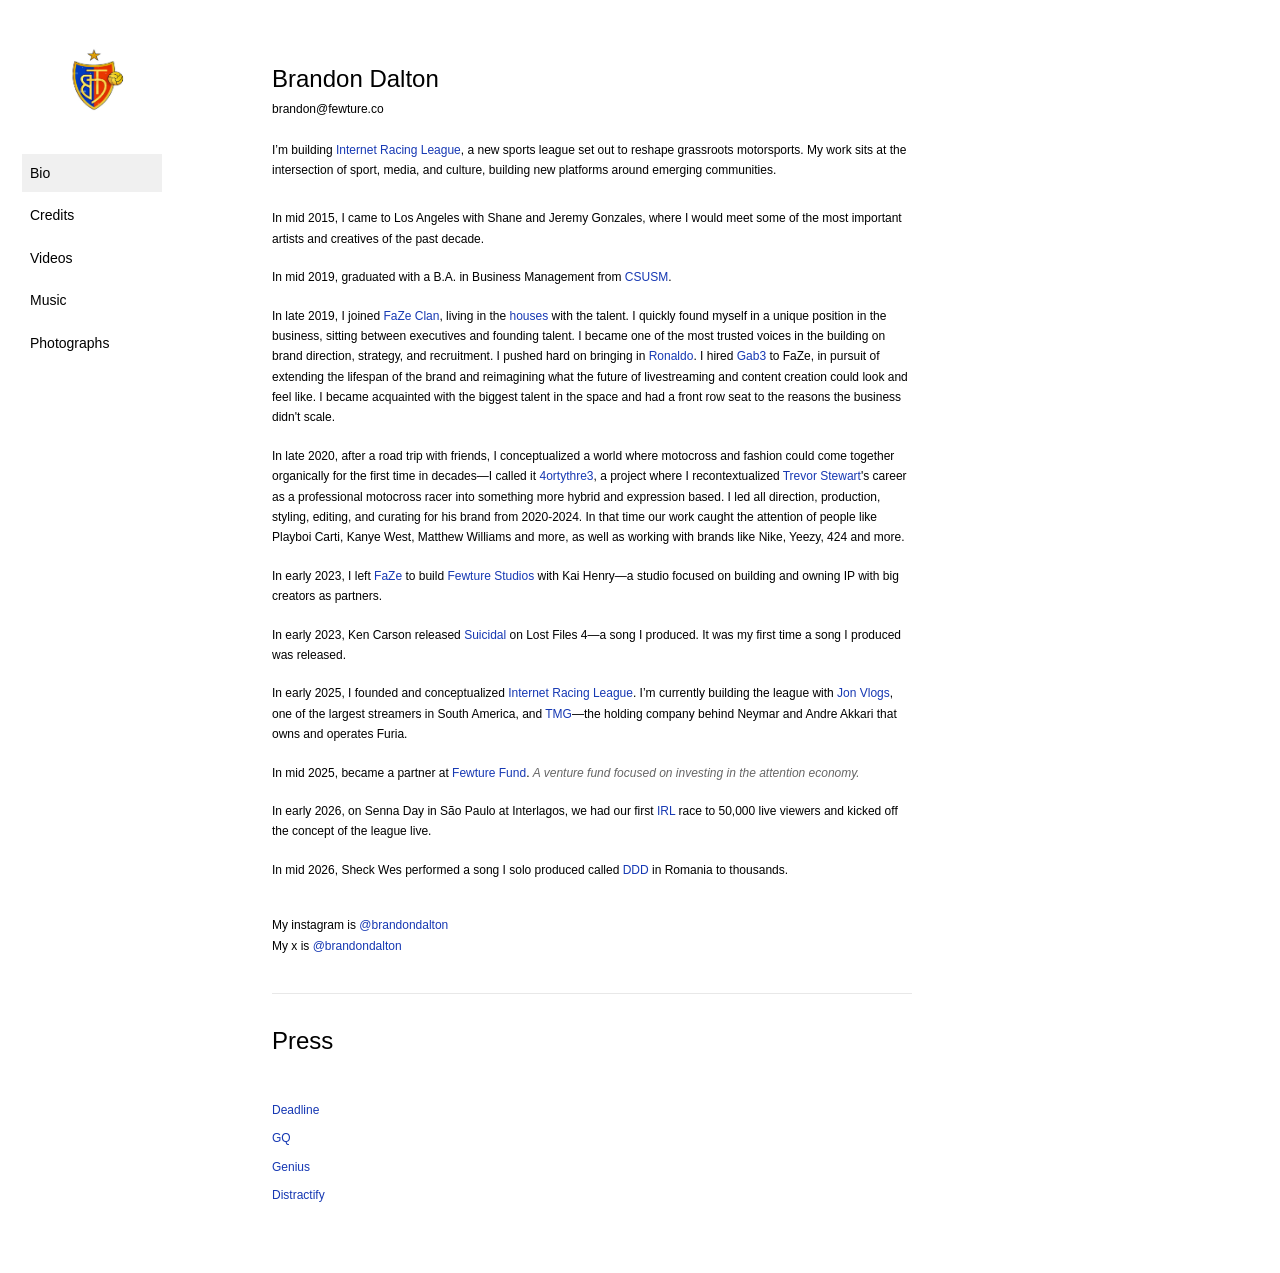
==== index.html @ a73cac4e "Add Deadline Hollywood to homepage press list. Co-authored-by: Cursor <cursoragent@cursor.com>" ====
<!DOCTYPE html>
<html lang="en">
<head>
    <meta charset="UTF-8">
    <meta name="viewport" content="width=device-width, initial-scale=1.0">
    <title>Brandon Dalton</title>
    <meta name="description" content="Brandon Dalton is the founder of Internet Racing League, building at the intersection of motorsports, media, and culture.">
    <link rel="canonical" href="https://brandontdalton.com/">
    <script type="application/ld+json">
    {
        "@context": "https://schema.org",
        "@graph": [
            {
                "@type": "ProfilePage",
                "@id": "https://brandontdalton.com/#profilepage",
                "url": "https://brandontdalton.com/",
                "name": "Brandon Dalton",
                "mainEntity": {
                    "@id": "https://brandontdalton.com/#person"
                }
            },
            {
                "@type": "Person",
                "@id": "https://brandontdalton.com/#person",
                "name": "Brandon Dalton",
                "url": "https://brandontdalton.com/",
                "email": "brandon@fewture.co",
                "description": "Founder of Internet Racing League. Building at the intersection of sport, media, and culture.",
                "jobTitle": "Founder",
                "worksFor": {
                    "@type": "Organization",
                    "name": "Internet Racing League",
                    "url": "https://www.internetracingleague.com/"
                },
                "sameAs": [
                    "https://instagram.com/brandondalton",
                    "https://x.com/brandondalton",
                    "https://genius.com/artists/Brandon-dalton",
                    "https://www.linkedin.com/in/brandontdalton"
                ]
            }
        ]
    }
    </script>
    <link rel="icon" href="favicon.ico?v=6" sizes="any">
    <link rel="icon" type="image/png" sizes="32x32" href="images/favicon-32-v5.png?v=6">
    <link rel="icon" type="image/png" sizes="16x16" href="images/favicon-16-v5.png?v=6">
    <link rel="apple-touch-icon" sizes="180x180" href="images/apple-touch-icon-v5.png?v=6">
    <link rel="stylesheet" href="styles.css?v=11">
</head>
<body>
    <div class="layout-container">
        <aside class="sidebar">
            <div class="logo-container">
                <img src="images/logo.png" alt="Logo" class="logo">
            </div>
            <nav class="sidebar-nav">
                <a href="#bio" class="nav-item active">Bio</a>
                <a href="#press-credits" class="nav-item">Credits</a>
                <a href="#content" class="nav-item">Videos</a>
                <a href="#music" class="nav-item">Music</a>
                <a href="#photographs" class="nav-item">Photographs</a>
            </nav>
        </aside>

        <main class="content-area">
            <section id="bio" class="section">
                <div class="content-wrapper timeline-wrapper">
                    <h1 class="bio-name">Brandon Dalton</h1>
                    <p class="bio-email">brandon@fewture.co</p>
                    <p class="bio-intro">I&rsquo;m building <a href="https://www.internetracingleague.com" target="_blank" rel="noopener noreferrer" class="founder-link">Internet Racing League</a>, a new sports league set out to reshape grassroots motorsports. My work sits at the intersection of sport, media, and culture, building new platforms around emerging communities.</p>

                    <ul class="timeline">
                        <li>In mid 2015, I came to Los Angeles with Shane and Jeremy Gonzales, where I would meet some of the most important artists and creatives of the past decade.</li>
                        <li>In mid 2019, graduated with a B.A. in Business Management from <a href="https://www.csusm.edu/" target="_blank" class="founder-link">CSUSM</a>.</li>
                        <li>In late 2019, I joined <a href="https://fazeclan.com/" target="_blank" class="founder-link">FaZe Clan</a>, living in the <a href="https://www.distractify.com/p/who-lives-in-the-faze-house" target="_blank" class="founder-link">houses</a> with the talent. I quickly found myself in a unique position in the business, sitting between executives and founding talent. I became one of the most trusted voices in the building on brand direction, strategy, and recruitment. I pushed hard on bringing in <a href="https://instagram.com/stableronaldo" target="_blank" class="founder-link">Ronaldo</a>. I hired <a href="https://instagram.com/gab3" target="_blank" class="founder-link">Gab3</a> to FaZe, in pursuit of extending the lifespan of the brand and reimagining what the future of livestreaming and content creation could look and feel like. I became acquainted with the biggest talent in the space and had a front row seat to the reasons the business didn't scale.</li>
                        <li>In late 2020, after a road trip with friends, I conceptualized a world where motocross and fashion could come together organically for the first time in decades—I called it <a href="https://instagram.com/4ortythre3" target="_blank" class="founder-link">4ortythre3</a>, a project where I recontextualized <a href="https://instagram.com/trevorxstewart" target="_blank" class="founder-link">Trevor Stewart</a>'s career as a professional motocross racer into something more hybrid and expression based. I led all direction, production, styling, editing, and curating for his brand from 2020-2024. In that time our work caught the attention of people like Playboi Carti, Kanye West, Matthew Williams and more, as well as working with brands like Nike, Yeezy, 424 and more.</li>
                        <li>In early 2023, I left <a href="https://fazeclan.com/" target="_blank" class="founder-link">FaZe</a> to build <a href="https://fewture.co" target="_blank" class="founder-link">Fewture Studios</a> with Kai Henry—a studio focused on building and owning IP with big creators as partners.</li>
                        <li>In early 2023, Ken Carson released <a href="https://genius.com/Ken-carson-suicidal-lyrics" target="_blank" class="founder-link">Suicidal</a> on Lost Files 4—a song I produced. It was my first time a song I produced was released.</li>
                        <li>In early 2025, I founded and conceptualized <a href="https://www.internetracingleague.com" target="_blank" class="founder-link">Internet Racing League</a>. I’m currently building the league with <a href="https://instagram.com/jonvlogs" target="_blank" class="founder-link">Jon Vlogs</a>, one of the largest streamers in South America, and <a href="https://www.infomoney.com.br/esportes/exclusivo-furia-cria-holding-tmg-e-mira-r-80-milhoes-com-economia-da-atencao/" target="_blank" class="founder-link">TMG</a>—the holding company behind Neymar and Andre Akkari that owns and operates Furia.</li>
                        <li>In mid 2025, became a partner at <a href="https://fewture.fund" target="_blank" class="founder-link">Fewture Fund</a>. <span class="timeline-note">A venture fund focused on investing in the attention economy.</span></li>
                        <li>In early 2026, on Senna Day in São Paulo at Interlagos, we had our first <a href="https://www.internetracingleague.com" target="_blank" class="founder-link">IRL</a> race to 50,000 live viewers and kicked off the concept of the league live.</li>
                        <li>In mid 2026, Sheck Wes performed a song I solo produced called <a href="#content" class="founder-link timeline-video-link" data-video-target="video2-block">DDD</a> in Romania to thousands.</li>
                    </ul>

                    <div class="timeline-footer">
                        <p class="bio-email">My instagram is <a href="https://instagram.com/brandondalton" target="_blank" class="founder-link">@brandondalton</a></p>
                        <p class="bio-email">My x is <a href="https://x.com/brandondalton" target="_blank" class="founder-link">@brandondalton</a></p>
                    </div>

                    <div class="press-credits press-credits--home" id="press-credits">
                        <h2 class="credits-heading">Press</h2>
                        <ul class="credits-list">
                            <li><a href="https://deadline.com/2025/12/jon-vlogs-caio-castro-cameron-das-internet-racing-league-1236641491/" target="_blank" rel="noopener noreferrer" class="founder-link">Deadline</a></li>
                            <li><a href="https://www.gq.com/story/faze-clans-grand-plans" target="_blank" rel="noopener noreferrer" class="founder-link">GQ</a></li>
                            <li><a href="https://genius.com/artists/Brandon-dalton" target="_blank" rel="noopener noreferrer" class="founder-link">Genius</a></li>
                            <li><a href="https://www.distractify.com/p/who-lives-in-the-faze-house" target="_blank" rel="noopener noreferrer" class="founder-link">Distractify</a></li>
                        </ul>
                    </div>
                </div>
            </section>

            <section id="photographs" class="section">
                <div class="photo-grid">
                    <div class="photo-item">
                        <img src="images/pic5.jpg" alt="Photograph 5">
                    </div>
                    <div class="photo-item">
                        <img src="images/pic6.png" alt="Photograph 6">
                    </div>
                    <div class="photo-item">
                        <img src="images/pic1.jpg" alt="Photograph 1">
                    </div>
                    <div class="photo-item">
                        <img src="images/pic2.jpg" alt="Photograph 2">
                    </div>
                    <div class="photo-item">
                        <img src="images/pic3.jpg" alt="Photograph 3">
                    </div>
                    <div class="photo-item">
                        <img src="images/pic4.JPG" alt="Photograph 4">
                    </div>
                    <div class="photo-item">
                        <img src="images/pic7.jpg" alt="Photograph 7">
                    </div>
                    <div class="photo-item">
                        <img src="images/pic8.jpg" alt="Photograph 8">
                    </div>
                    <div class="photo-item">
                        <img src="images/pic9.png" alt="Photograph 9">
                    </div>
                    <div class="photo-item">
                        <img src="images/pic10.png" alt="Photograph 10">
                    </div>
                    <div class="photo-item">
                        <img src="images/pic11.png" alt="Photograph 11">
                    </div>
                    <div class="photo-item">
                        <img src="images/pic12.png" alt="Photograph 12">
                    </div>
                    <div class="photo-item">
                        <img src="images/pic13.jpg" alt="Photograph 13">
                    </div>
                    <div class="photo-item">
                        <img src="images/pic14.jpg" alt="Photograph 14">
                    </div>
                    <div class="photo-item">
                        <img src="images/pic15.jpg" alt="Photograph 15">
                    </div>
                    <div class="photo-item">
                        <img src="images/pic16.jpg" alt="Photograph 16">
                    </div>
                    <div class="photo-item">
                        <img src="images/pic17.jpg" alt="Photograph 17">
                    </div>
                    <div class="photo-item">
                        <img src="images/pic18.jpg" alt="Photograph 18">
                    </div>
                </div>
            </section>

            <section id="content" class="section">
                <div class="content-wrapper">
                    <div class="vimeo-container">
                        <div class="video-player-wrapper">
                            <video id="video1" width="640" height="360" playsinline preload="none">
                                <source src="images/video1.mp4" type="video/mp4">
                                Your browser does not support the video tag.
                            </video>
                            <div class="video-play-button" id="playButton1">
                                <svg width="60" height="60" viewBox="0 0 60 60" fill="none">
                                    <circle cx="30" cy="30" r="30" fill="rgba(0,0,0,0.5)"/>
                                    <path d="M24 18L42 30L24 42V18Z" fill="white"/>
                                </svg>
                            </div>
                        </div>
                    </div>
                    <div class="vimeo-container" id="video2-block">
                        <div class="video-player-wrapper video-player-wrapper--cropped">
                            <video id="video2" width="640" height="360" playsinline preload="none">
                                <source src="images/video2.mp4" type="video/mp4">
                                Your browser does not support the video tag.
                            </video>
                            <div class="video-play-button" id="playButton2">
                                <svg width="60" height="60" viewBox="0 0 60 60" fill="none">
                                    <circle cx="30" cy="30" r="30" fill="rgba(0,0,0,0.5)"/>
                                    <path d="M24 18L42 30L24 42V18Z" fill="white"/>
                                </svg>
                            </div>
                        </div>
                        <p class="vimeo-caption">Sheck Wes — DDD (solo production by Brandon Dalton)</p>
                    </div>
                    <div class="vimeo-container">
                        <div class="video-player-wrapper">
                            <video id="video3" width="640" height="360" playsinline preload="none">
                                <source src="images/video3.mp4" type="video/mp4">
                                Your browser does not support the video tag.
                            </video>
                            <div class="video-play-button" id="playButton3">
                                <svg width="60" height="60" viewBox="0 0 60 60" fill="none">
                                    <circle cx="30" cy="30" r="30" fill="rgba(0,0,0,0.5)"/>
                                    <path d="M24 18L42 30L24 42V18Z" fill="white"/>
                                </svg>
                            </div>
                        </div>
                    </div>
                    <div class="vimeo-container">
                        <iframe src="https://player.vimeo.com/video/1141715421" width="640" height="360" frameborder="0" allow="autoplay; fullscreen; picture-in-picture" allowfullscreen></iframe>
                        <p class="vimeo-caption">prompted, edited, and scored by Brandon Dalton</p>
                    </div>
                    <div class="vimeo-container">
                        <iframe src="https://player.vimeo.com/video/1148303262" width="640" height="360" frameborder="0" allow="autoplay; fullscreen; picture-in-picture" allowfullscreen></iframe>
                        <p class="vimeo-caption">prompted, directed, and edited by Brandon Dalton</p>
                    </div>
                </div>
            </section>

            <section id="music" class="section">
                <div class="content-wrapper">
                    <p class="music-genius-link"><a href="https://genius.com/artists/Brandon-dalton" target="_blank" class="founder-link">https://genius.com/artists/Brandon-dalton</a></p>
                    <div class="music-content">
                        <div class="music-item">
                            <img src="images/music.jpg" alt="Suicidal - Ken Carson" class="music-image">
                            <p class="music-title">Suicidal by Ken Carson</p>
                        </div>
                        <div class="music-item">
                            <a href="https://www.youtube.com/watch?v=pfXubQjav6k" target="_blank" class="music-link">
                                <img src="images/adhd.jpg" alt="ADHD - Homixide Gang" class="music-image">
                            </a>
                            <p class="music-title">ADHD by Homixide Gang</p>
                        </div>
                    </div>
                    <div class="content-thumbnail">
                        <a href="https://www.tiktok.com/@disneystyle/video/7195659206530436398?is_from_webapp=1&sender_device=pc" target="_blank" class="content-link">
                            <img src="images/content-thumb.jpg" alt="TikTok Video" class="content-image">
                        </a>
                        <p class="content-caption">Music for Disney | FaZe Clan</p>
                    </div>
                    <div class="content-thumbnail">
                        <a href="https://www.instagram.com/reel/C0cEOWAp1kP/" target="_blank" class="content-link">
                            <img src="images/stussy.jpg" alt="Instagram Reel" class="content-image">
                        </a>
                        <p class="content-caption">Music for Nike | Stussy</p>
                    </div>
                </div>
            </section>

        </main>
    </div>

    <script src="script.js"></script>
</body>
</html>
---- styles.css ----
* {
    margin: 0;
    padding: 0;
    box-sizing: border-box;
}

html {
    scroll-behavior: auto;
}

:root {
    --logo-link-blue: #1638b3;
    --logo-link-blue-hover: #0c1d90;
}

body {
    font-family: 'Helvetica Neue', Helvetica, Arial, sans-serif;
    font-size: 16px;
    font-weight: 300;
    line-height: 1.6;
    color: #000;
    background-color: #fff;
    -webkit-font-smoothing: antialiased;
    -moz-osx-font-smoothing: grayscale;
}

/* Layout Container */
.layout-container {
    display: flex;
    min-height: 100vh;
}

/* Sidebar */
.sidebar {
    width: 15%;
    background-color: #fff;
    position: fixed;
    left: 0;
    top: 0;
    height: 100vh;
    padding: 40px 30px;
}

.logo-container {
    margin-bottom: 40px;
}

.logo {
    max-width: 100%;
    height: auto;
    display: block;
}

.sidebar-nav {
    display: flex;
    flex-direction: column;
    gap: 4px;
}

.nav-item {
    color: #000;
    text-decoration: none;
    font-size: 14px;
    font-weight: 300;
    padding: 8px 0;
}

.nav-item.active {
    background-color: #f0f0f0;
    padding-left: 8px;
    margin-left: -8px;
}

/* Content Area */
.content-area {
    width: 85%;
    margin-left: 15%;
    background-color: #fff;
}

.section {
    padding: 60px 80px;
    min-height: 100vh;
    display: none;
}

.section.active {
    display: block;
}

/* Photo Grid */
.photo-grid {
    display: grid;
    grid-template-columns: 1fr;
    gap: 30px;
    max-width: 100%;
}

.photo-item {
    width: auto;
    overflow: hidden;
    background-color: #fff;
    display: flex;
    justify-content: flex-start;
}

.photo-item img {
    width: auto;
    height: auto;
    max-width: 80%;
    display: block;
    cursor: pointer;
}

/* Content sections */
.content-wrapper {
    max-width: 900px;
}

.content-wrapper h2 {
    font-size: 24px;
    font-weight: 300;
    margin-bottom: 40px;
    color: #000;
}

#music .content-wrapper h2 {
    margin-bottom: 0;
}

.text-content {
    font-size: 16px;
    line-height: 1.8;
    color: #000;
    font-weight: 300;
}

.text-content p {
    margin-bottom: 20px;
}

.background-line {
    display: flex;
    align-items: center;
    gap: 10px;
    margin-bottom: 0;
}

.background-description {
    margin-left: 20px;
    margin-top: .5px;
    margin-bottom: 20px;
    font-size: 12px;
    font-weight: 300;
    color: #000;
    line-height: 1.2;
}

.background-logo {
    height: 48px;
    width: auto;
    flex-shrink: 0;
    margin-left: auto;
}

.background-logo-small {
    height: 34px;
    width: auto;
    flex-shrink: 0;
    margin-left: auto;
}

.background-logo-tiny {
    height: 24px;
    width: auto;
    flex-shrink: 0;
    margin-left: auto;
}


/* Content Section */
.content-thumbnail {
    margin-top: 20px;
    margin-bottom: 20px;
}

.content-link {
    display: inline-block;
    text-decoration: none;
}

.content-image {
    max-width: 400px;
    height: auto;
    display: block;
    cursor: pointer;
    transition: opacity 0.2s ease;
}

.content-image:hover {
    opacity: 0.8;
}

.content-caption {
    font-size: 12px;
    font-weight: 300;
    color: #000;
    margin-top: 5px;
    margin-bottom: 0;
}

.vimeo-container {
    margin-top: 40px;
    margin-bottom: 40px;
}

.vimeo-container iframe {
    width: 100%;
    max-width: 640px;
    height: auto;
    aspect-ratio: 16 / 9;
    display: block;
}

.video-player-wrapper {
    position: relative;
    display: inline-block;
    cursor: pointer;
    -webkit-tap-highlight-color: transparent;
    touch-action: manipulation;
}

.video-player-wrapper--cropped video {
    aspect-ratio: 16 / 9;
    max-width: 640px;
    min-height: 0;
}

.video-player-wrapper video {
    width: 100%;
    max-width: 640px;
    height: auto;
    display: block;
    background-color: #000;
    object-fit: contain;
    aspect-ratio: 16 / 9;
    min-height: 200px;
}

.video-player-wrapper video::-webkit-media-controls {
    display: none !important;
}

.video-player-wrapper video::-webkit-media-controls-enclosure {
    display: none !important;
}

.video-play-button {
    position: absolute;
    top: 50%;
    left: 50%;
    transform: translate(-50%, -50%);
    opacity: 1;
    transition: opacity 0s;
    pointer-events: none;
    -webkit-tap-highlight-color: transparent;
    touch-action: manipulation;
}

.video-player-wrapper.playing .video-play-button {
    opacity: 0;
}

.video-player-wrapper:not(.playing):hover .video-play-button {
    opacity: 1;
}

.vimeo-caption {
    font-size: 12px;
    font-weight: 300;
    color: #000;
    margin-top: 5px;
    margin-bottom: 0;
}

/* Bio Section */
.bio-name {
    font-size: 24px;
    font-weight: 300;
    color: #000;
    margin-bottom: 0;
}

.bio-email {
    font-size: 12px;
    font-weight: 300;
    color: #000;
    margin-bottom: 0;
    margin-top: 2px;
}

.bio-intro {
    font-size: 12px;
    font-weight: 300;
    line-height: 1.7;
    color: #000;
    margin-top: 20px;
    margin-bottom: 0;
    max-width: 640px;
}

.bio-divider {
    width: 100%;
    max-width: 640px;
    height: 1px;
    background-color: #000;
    border: none;
    margin-top: 20px;
    margin-bottom: 20px;
}

.bio-resume-description {
    margin-bottom: 20px;
}

/* Timeline (Bio) */
.timeline-wrapper {
    max-width: 640px;
}

.timeline-current {
    font-size: 12px;
    font-weight: 300;
    line-height: 1.7;
    margin-top: 12px;
    color: #000;
}

.timeline {
    margin-top: 28px;
    padding-left: 0;
    list-style: none;
}

.timeline li {
    font-size: 12px;
    font-weight: 300;
    line-height: 1.7;
    margin-bottom: 18px;
    color: #000;
    padding-left: 0;
}

.timeline-note {
    font-style: italic;
    color: #666;
}

.timeline-footer {
    margin-top: 36px;
}

/* Credits */
.press-credits--home {
    margin-top: 36px;
    padding-top: 28px;
    border-top: 1px solid #e8e8e8;
}

.credits-wrapper {
    max-width: 640px;
}

.credits-heading {
    font-size: 12px;
    font-weight: 300;
    color: #000;
    margin-bottom: 28px;
}

.credits-list {
    list-style: none;
    padding: 0;
    margin: 0;
}

.credits-list li {
    font-size: 12px;
    font-weight: 300;
    line-height: 1.7;
    margin-bottom: 8px;
    color: #000;
}

.credits-detail {
    display: block;
    margin-top: 2px;
    color: #666;
    font-weight: 300;
}

.bio-location {
    font-size: 16px;
    font-weight: 300;
    color: #000;
    margin-bottom: 0;
    margin-top: 20px;
}

.bio-description {
    font-size: 16px;
    font-weight: 300;
    color: #000;
    margin-bottom: 0;
    margin-top: 20px;
}

.founder-link,
.founder-link:visited {
    color: var(--logo-link-blue);
    text-decoration: none;
    font-weight: 300;
    transition: color 0.2s ease;
}

.founder-link:hover {
    color: var(--logo-link-blue-hover);
}

/* Music Section */
.music-genius-link {
    font-size: 12px;
    font-weight: 300;
    color: #000;
    margin-top: 2px;
    margin-bottom: 30px;
}

.music-content {
    display: grid;
    grid-template-columns: repeat(3, 1fr);
    gap: 40px;
    margin-bottom: 40px;
}

.music-item {
    display: flex;
    flex-direction: column;
    gap: 10px;
}

.music-link {
    display: inline-block;
    text-decoration: none;
}

.music-image {
    max-width: 240px;
    height: auto;
    display: block;
    cursor: pointer;
    transition: opacity 0.2s ease;
}

.music-image:hover {
    opacity: 0.8;
}

.music-title {
    font-size: 12px;
    font-weight: 300;
    color: #000;
    margin: 0;
}

/* Lightbox */
.lightbox {
    display: none;
    position: fixed;
    top: 0;
    left: 0;
    width: 100%;
    height: 100%;
    background-color: rgba(0, 0, 0, 0.95);
    z-index: 2000;
    cursor: pointer;
}

.lightbox.active {
    display: flex;
    align-items: center;
    justify-content: center;
}

.lightbox img {
    max-width: 98%;
    max-height: 98%;
    width: auto;
    height: auto;
    object-fit: contain;
    image-rendering: -webkit-optimize-contrast;
    image-rendering: crisp-edges;
}

.lightbox-close {
    position: absolute;
    top: 20px;
    right: 40px;
    color: #fff;
    font-size: 40px;
    font-weight: 300;
    cursor: pointer;
    line-height: 1;
    z-index: 2001;
}

/* Responsive */
@media (max-width: 768px) {
    .layout-container {
        flex-direction: column;
    }

    .sidebar {
        width: 100%;
        height: auto;
        position: relative;
        padding: 20px;
    }

    .logo-container {
        margin-bottom: 20px;
    }

    .logo {
        max-width: 80px;
    }

    .sidebar-nav {
        flex-direction: row;
        flex-wrap: wrap;
        gap: 15px;
    }

    .content-area {
        width: 100%;
        margin-left: 0;
    }

    .section {
        padding: 20px 15px;
    }

    .photo-grid {
        grid-template-columns: 1fr;
        gap: 20px;
    }

    .photo-item img {
        max-width: 100%;
    }

    /* Video adjustments for mobile */
    .vimeo-container {
        margin-top: 20px;
        margin-bottom: 20px;
    }

    .vimeo-container iframe {
        width: 100%;
        max-width: 100%;
        height: auto;
        aspect-ratio: 16 / 9;
        min-height: 200px;
    }

    .video-player-wrapper video {
        width: 100%;
        max-width: 100%;
        height: auto;
        aspect-ratio: 16 / 9;
        min-height: 200px;
    }

    .video-play-button {
        width: 60px;
        height: 60px;
    }

    .video-play-button svg {
        width: 60px;
        height: 60px;
    }

    /* Bio section mobile adjustments */
    .bio-name {
        font-size: 20px;
    }

    .bio-email {
        font-size: 11px;
    }

    .bio-divider {
        max-width: 100%;
        margin-top: 15px;
        margin-bottom: 15px;
    }

    /* Music section mobile */
    .music-image {
        max-width: 100%;
    }

    .content-image {
        max-width: 100%;
    }

}

/* iPhone Safari specific fixes */
@supports (-webkit-touch-callout: none) {
    body {
        -webkit-text-size-adjust: 100%;
    }
}
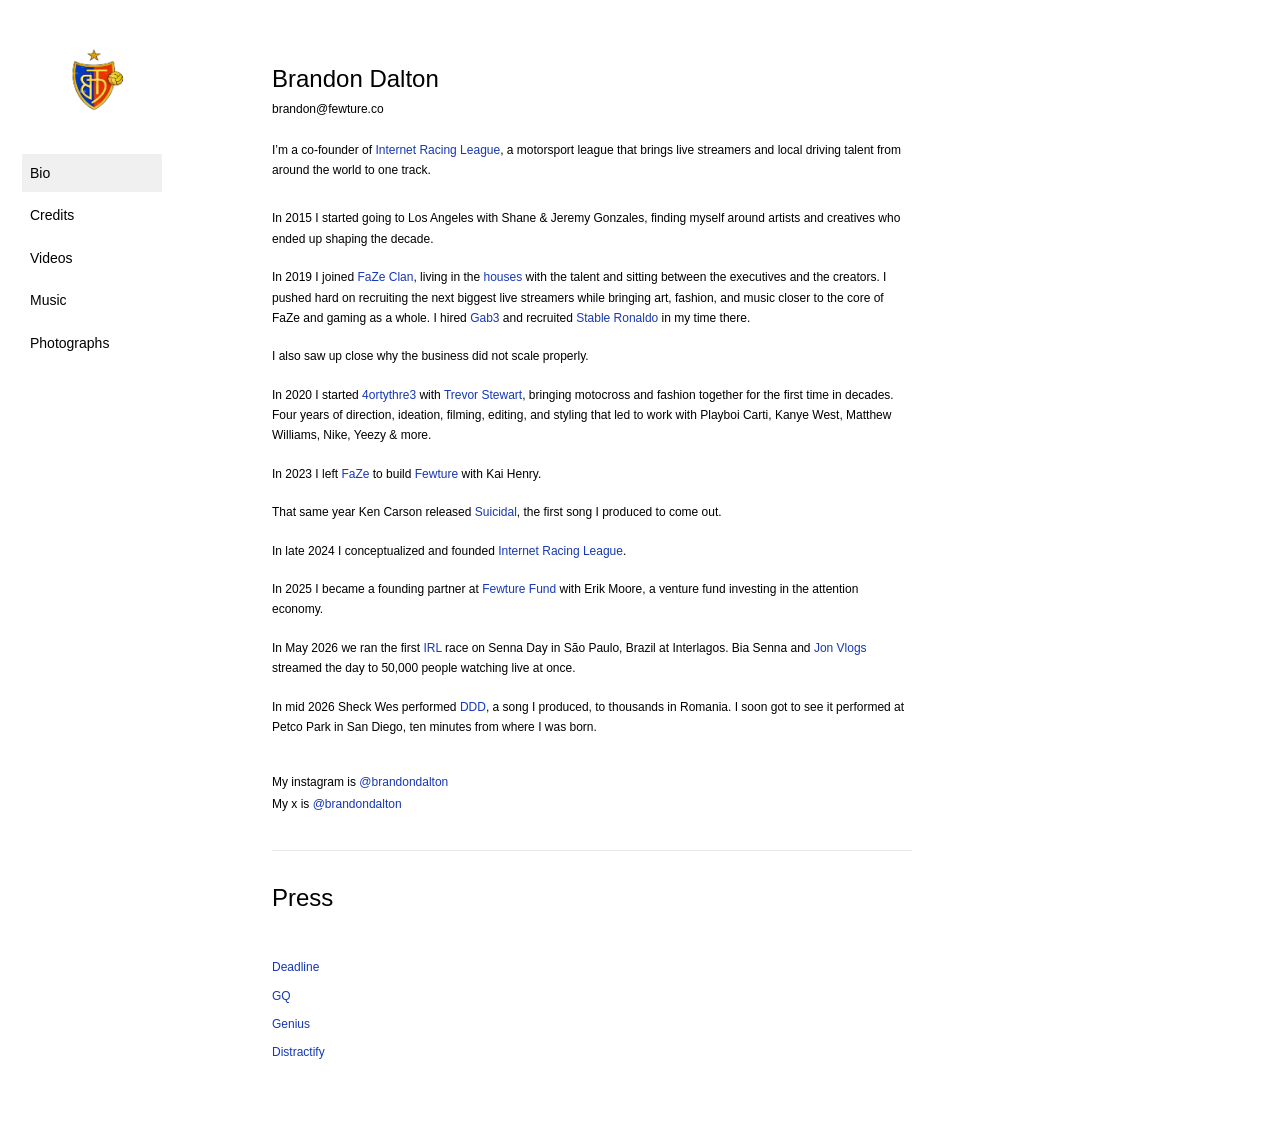
==== commit 4e8a05dd: "Rewrite bio in shorter, quieter first-person copy. Co-authored-by: Cursor <cursoragent@cursor.com>" ====
--- a/index.html
+++ b/index.html
@@ -4,7 +4,7 @@
     <meta charset="UTF-8">
     <meta name="viewport" content="width=device-width, initial-scale=1.0">
     <title>Brandon Dalton</title>
-    <meta name="description" content="Brandon Dalton is the founder of Internet Racing League, building at the intersection of motorsports, media, and culture.">
+    <meta name="description" content="Brandon Dalton is a co-founder of Internet Racing League, a motorsport league that brings live streamers and local driving talent from around the world to one track.">
     <link rel="canonical" href="https://brandontdalton.com/">
     <script type="application/ld+json">
     {
@@ -25,8 +25,8 @@
                 "name": "Brandon Dalton",
                 "url": "https://brandontdalton.com/",
                 "email": "brandon@fewture.co",
-                "description": "Founder of Internet Racing League. Building at the intersection of sport, media, and culture.",
-                "jobTitle": "Founder",
+                "description": "Co-founder of Internet Racing League, a motorsport league that brings live streamers and local driving talent from around the world to one track.",
+                "jobTitle": "Co-founder",
                 "worksFor": {
                     "@type": "Organization",
                     "name": "Internet Racing League",
@@ -68,19 +68,19 @@
                 <div class="content-wrapper timeline-wrapper">
                     <h1 class="bio-name">Brandon Dalton</h1>
                     <p class="bio-email">brandon@fewture.co</p>
-                    <p class="bio-intro">I&rsquo;m building <a href="https://www.internetracingleague.com" target="_blank" rel="noopener noreferrer" class="founder-link">Internet Racing League</a>, a new sports league set out to reshape grassroots motorsports. My work sits at the intersection of sport, media, and culture, building new platforms around emerging communities.</p>
+                    <p class="bio-intro">I&rsquo;m a co-founder of <a href="https://www.internetracingleague.com" target="_blank" rel="noopener noreferrer" class="founder-link">Internet Racing League</a>, a motorsport league that brings live streamers and local driving talent from around the world to one track.</p>
 
                     <ul class="timeline">
-                        <li>In mid 2015, I came to Los Angeles with Shane and Jeremy Gonzales, where I would meet some of the most important artists and creatives of the past decade.</li>
-                        <li>In mid 2019, graduated with a B.A. in Business Management from <a href="https://www.csusm.edu/" target="_blank" class="founder-link">CSUSM</a>.</li>
-                        <li>In late 2019, I joined <a href="https://fazeclan.com/" target="_blank" class="founder-link">FaZe Clan</a>, living in the <a href="https://www.distractify.com/p/who-lives-in-the-faze-house" target="_blank" class="founder-link">houses</a> with the talent. I quickly found myself in a unique position in the business, sitting between executives and founding talent. I became one of the most trusted voices in the building on brand direction, strategy, and recruitment. I pushed hard on bringing in <a href="https://instagram.com/stableronaldo" target="_blank" class="founder-link">Ronaldo</a>. I hired <a href="https://instagram.com/gab3" target="_blank" class="founder-link">Gab3</a> to FaZe, in pursuit of extending the lifespan of the brand and reimagining what the future of livestreaming and content creation could look and feel like. I became acquainted with the biggest talent in the space and had a front row seat to the reasons the business didn't scale.</li>
-                        <li>In late 2020, after a road trip with friends, I conceptualized a world where motocross and fashion could come together organically for the first time in decades—I called it <a href="https://instagram.com/4ortythre3" target="_blank" class="founder-link">4ortythre3</a>, a project where I recontextualized <a href="https://instagram.com/trevorxstewart" target="_blank" class="founder-link">Trevor Stewart</a>'s career as a professional motocross racer into something more hybrid and expression based. I led all direction, production, styling, editing, and curating for his brand from 2020-2024. In that time our work caught the attention of people like Playboi Carti, Kanye West, Matthew Williams and more, as well as working with brands like Nike, Yeezy, 424 and more.</li>
-                        <li>In early 2023, I left <a href="https://fazeclan.com/" target="_blank" class="founder-link">FaZe</a> to build <a href="https://fewture.co" target="_blank" class="founder-link">Fewture Studios</a> with Kai Henry—a studio focused on building and owning IP with big creators as partners.</li>
-                        <li>In early 2023, Ken Carson released <a href="https://genius.com/Ken-carson-suicidal-lyrics" target="_blank" class="founder-link">Suicidal</a> on Lost Files 4—a song I produced. It was my first time a song I produced was released.</li>
-                        <li>In early 2025, I founded and conceptualized <a href="https://www.internetracingleague.com" target="_blank" class="founder-link">Internet Racing League</a>. I’m currently building the league with <a href="https://instagram.com/jonvlogs" target="_blank" class="founder-link">Jon Vlogs</a>, one of the largest streamers in South America, and <a href="https://www.infomoney.com.br/esportes/exclusivo-furia-cria-holding-tmg-e-mira-r-80-milhoes-com-economia-da-atencao/" target="_blank" class="founder-link">TMG</a>—the holding company behind Neymar and Andre Akkari that owns and operates Furia.</li>
-                        <li>In mid 2025, became a partner at <a href="https://fewture.fund" target="_blank" class="founder-link">Fewture Fund</a>. <span class="timeline-note">A venture fund focused on investing in the attention economy.</span></li>
-                        <li>In early 2026, on Senna Day in São Paulo at Interlagos, we had our first <a href="https://www.internetracingleague.com" target="_blank" class="founder-link">IRL</a> race to 50,000 live viewers and kicked off the concept of the league live.</li>
-                        <li>In mid 2026, Sheck Wes performed a song I solo produced called <a href="#content" class="founder-link timeline-video-link" data-video-target="video2-block">DDD</a> in Romania to thousands.</li>
+                        <li>In 2015 I started going to Los Angeles with Shane &amp; Jeremy Gonzales, finding myself around artists and creatives who ended up shaping the decade.</li>
+                        <li>In 2019 I joined <a href="https://fazeclan.com/" target="_blank" class="founder-link">FaZe Clan</a>, living in the <a href="https://www.distractify.com/p/who-lives-in-the-faze-house" target="_blank" class="founder-link">houses</a> with the talent and sitting between the executives and the creators. I pushed hard on recruiting the next biggest live streamers while bringing art, fashion, and music closer to the core of FaZe and gaming as a whole. I hired <a href="https://instagram.com/gab3" target="_blank" class="founder-link">Gab3</a> and recruited <a href="https://instagram.com/stableronaldo" target="_blank" class="founder-link">Stable Ronaldo</a> in my time there.</li>
+                        <li>I also saw up close why the business did not scale properly.</li>
+                        <li>In 2020 I started <a href="https://instagram.com/4ortythre3" target="_blank" class="founder-link">4ortythre3</a> with <a href="https://instagram.com/trevorxstewart" target="_blank" class="founder-link">Trevor Stewart</a>, bringing motocross and fashion together for the first time in decades. Four years of direction, ideation, filming, editing, and styling that led to work with Playboi Carti, Kanye West, Matthew Williams, Nike, Yeezy &amp; more.</li>
+                        <li>In 2023 I left <a href="https://fazeclan.com/" target="_blank" class="founder-link">FaZe</a> to build <a href="https://fewture.co" target="_blank" class="founder-link">Fewture</a> with Kai Henry.</li>
+                        <li>That same year Ken Carson released <a href="https://genius.com/Ken-carson-suicidal-lyrics" target="_blank" class="founder-link">Suicidal</a>, the first song I produced to come out.</li>
+                        <li>In late 2024 I conceptualized and founded <a href="https://www.internetracingleague.com" target="_blank" class="founder-link">Internet Racing League</a>.</li>
+                        <li>In 2025 I became a founding partner at <a href="https://fewture.fund" target="_blank" class="founder-link">Fewture Fund</a> with Erik Moore, a venture fund investing in the attention economy.</li>
+                        <li>In May 2026 we ran the first <a href="https://www.internetracingleague.com" target="_blank" class="founder-link">IRL</a> race on Senna Day in São Paulo, Brazil at Interlagos. Bia Senna and <a href="https://instagram.com/jonvlogs" target="_blank" class="founder-link">Jon Vlogs</a> streamed the day to 50,000 people watching live at once.</li>
+                        <li>In mid 2026 Sheck Wes performed <a href="#content" class="founder-link timeline-video-link" data-video-target="video2-block">DDD</a>, a song I produced, to thousands in Romania. I soon got to see it performed at Petco Park in San Diego, ten minutes from where I was born.</li>
                     </ul>
 
                     <div class="timeline-footer">
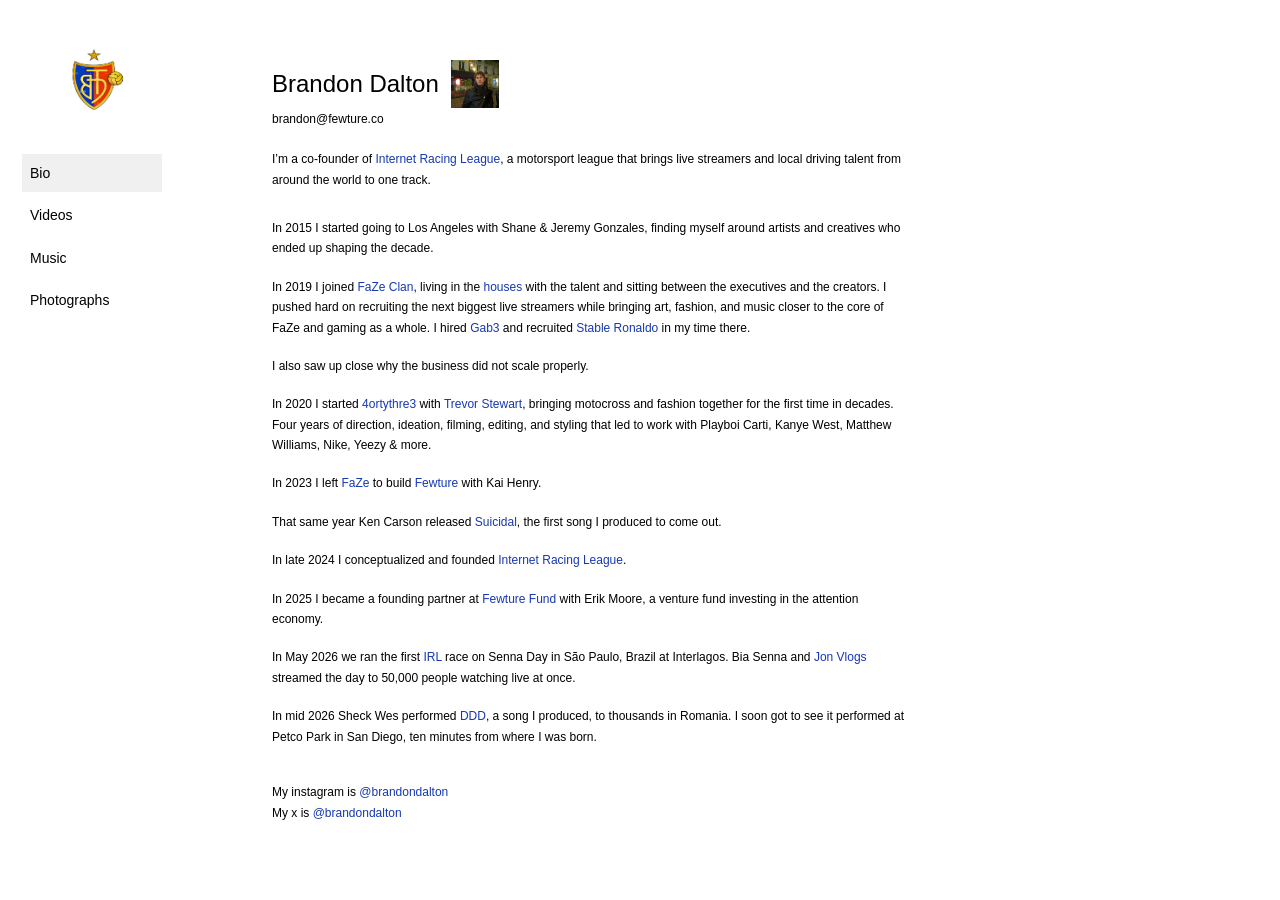
==== commit 0eef4a50: "Drop Press and Credits, add a small portrait beside the name. Co-authored-by: Cursor <cursoragent@cu" ====
--- a/index.html
+++ b/index.html
@@ -46,7 +46,7 @@
     <link rel="icon" type="image/png" sizes="32x32" href="images/favicon-32-v5.png?v=6">
     <link rel="icon" type="image/png" sizes="16x16" href="images/favicon-16-v5.png?v=6">
     <link rel="apple-touch-icon" sizes="180x180" href="images/apple-touch-icon-v5.png?v=6">
-    <link rel="stylesheet" href="styles.css?v=11">
+    <link rel="stylesheet" href="styles.css?v=12">
 </head>
 <body>
     <div class="layout-container">
@@ -56,7 +56,6 @@
             </div>
             <nav class="sidebar-nav">
                 <a href="#bio" class="nav-item active">Bio</a>
-                <a href="#press-credits" class="nav-item">Credits</a>
                 <a href="#content" class="nav-item">Videos</a>
                 <a href="#music" class="nav-item">Music</a>
                 <a href="#photographs" class="nav-item">Photographs</a>
@@ -66,7 +65,10 @@
         <main class="content-area">
             <section id="bio" class="section">
                 <div class="content-wrapper timeline-wrapper">
-                    <h1 class="bio-name">Brandon Dalton</h1>
+                    <div class="bio-name-row">
+                        <h1 class="bio-name">Brandon Dalton</h1>
+                        <img src="images/portrait.jpg" alt="Brandon Dalton" class="bio-portrait">
+                    </div>
                     <p class="bio-email">brandon@fewture.co</p>
                     <p class="bio-intro">I&rsquo;m a co-founder of <a href="https://www.internetracingleague.com" target="_blank" rel="noopener noreferrer" class="founder-link">Internet Racing League</a>, a motorsport league that brings live streamers and local driving talent from around the world to one track.</p>
 
@@ -88,15 +90,6 @@
                         <p class="bio-email">My x is <a href="https://x.com/brandondalton" target="_blank" class="founder-link">@brandondalton</a></p>
                     </div>
 
-                    <div class="press-credits press-credits--home" id="press-credits">
-                        <h2 class="credits-heading">Press</h2>
-                        <ul class="credits-list">
-                            <li><a href="https://deadline.com/2025/12/jon-vlogs-caio-castro-cameron-das-internet-racing-league-1236641491/" target="_blank" rel="noopener noreferrer" class="founder-link">Deadline</a></li>
-                            <li><a href="https://www.gq.com/story/faze-clans-grand-plans" target="_blank" rel="noopener noreferrer" class="founder-link">GQ</a></li>
-                            <li><a href="https://genius.com/artists/Brandon-dalton" target="_blank" rel="noopener noreferrer" class="founder-link">Genius</a></li>
-                            <li><a href="https://www.distractify.com/p/who-lives-in-the-faze-house" target="_blank" rel="noopener noreferrer" class="founder-link">Distractify</a></li>
-                        </ul>
-                    </div>
                 </div>
             </section>
 
--- a/styles.css
+++ b/styles.css
@@ -284,11 +284,26 @@
 }
 
 /* Bio Section */
+.bio-name-row {
+    display: flex;
+    align-items: center;
+    gap: 12px;
+}
+
 .bio-name {
     font-size: 24px;
     font-weight: 300;
     color: #000;
     margin-bottom: 0;
+}
+
+.bio-portrait {
+    width: 48px;
+    height: 48px;
+    object-fit: cover;
+    object-position: 28% 18%;
+    display: block;
+    flex-shrink: 0;
 }
 
 .bio-email {
@@ -358,45 +373,6 @@
 
 .timeline-footer {
     margin-top: 36px;
-}
-
-/* Credits */
-.press-credits--home {
-    margin-top: 36px;
-    padding-top: 28px;
-    border-top: 1px solid #e8e8e8;
-}
-
-.credits-wrapper {
-    max-width: 640px;
-}
-
-.credits-heading {
-    font-size: 12px;
-    font-weight: 300;
-    color: #000;
-    margin-bottom: 28px;
-}
-
-.credits-list {
-    list-style: none;
-    padding: 0;
-    margin: 0;
-}
-
-.credits-list li {
-    font-size: 12px;
-    font-weight: 300;
-    line-height: 1.7;
-    margin-bottom: 8px;
-    color: #000;
-}
-
-.credits-detail {
-    display: block;
-    margin-top: 2px;
-    color: #666;
-    font-weight: 300;
 }
 
 .bio-location {
@@ -596,6 +572,11 @@
         font-size: 20px;
     }
 
+    .bio-portrait {
+        width: 40px;
+        height: 40px;
+    }
+
     .bio-email {
         font-size: 11px;
     }
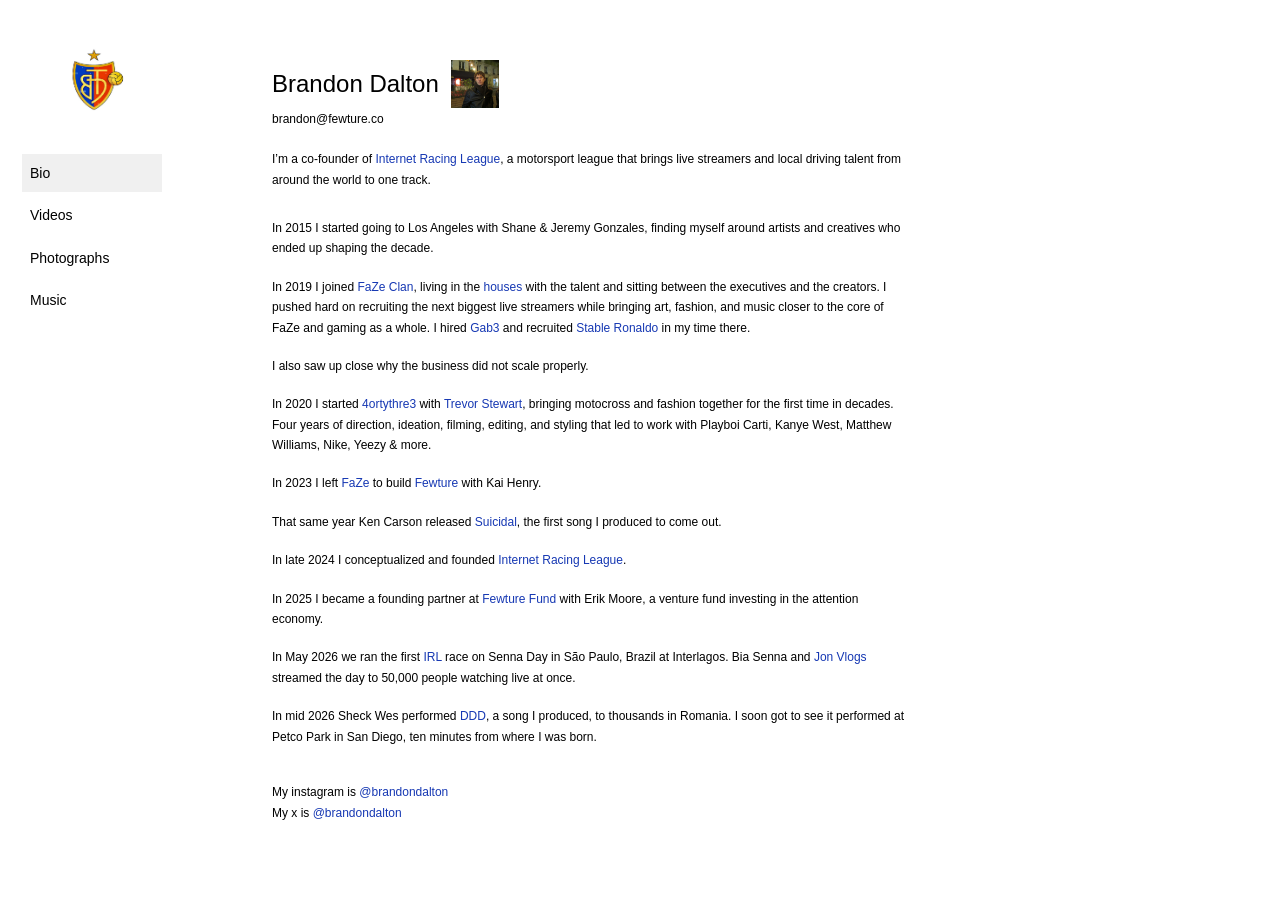
==== commit 367b3f59: "Put Photographs above Music in the sidebar nav. Co-authored-by: Cursor <cursoragent@cursor.com>" ====
--- a/index.html
+++ b/index.html
@@ -57,8 +57,8 @@
             <nav class="sidebar-nav">
                 <a href="#bio" class="nav-item active">Bio</a>
                 <a href="#content" class="nav-item">Videos</a>
+                <a href="#photographs" class="nav-item">Photographs</a>
                 <a href="#music" class="nav-item">Music</a>
-                <a href="#photographs" class="nav-item">Photographs</a>
             </nav>
         </aside>
 
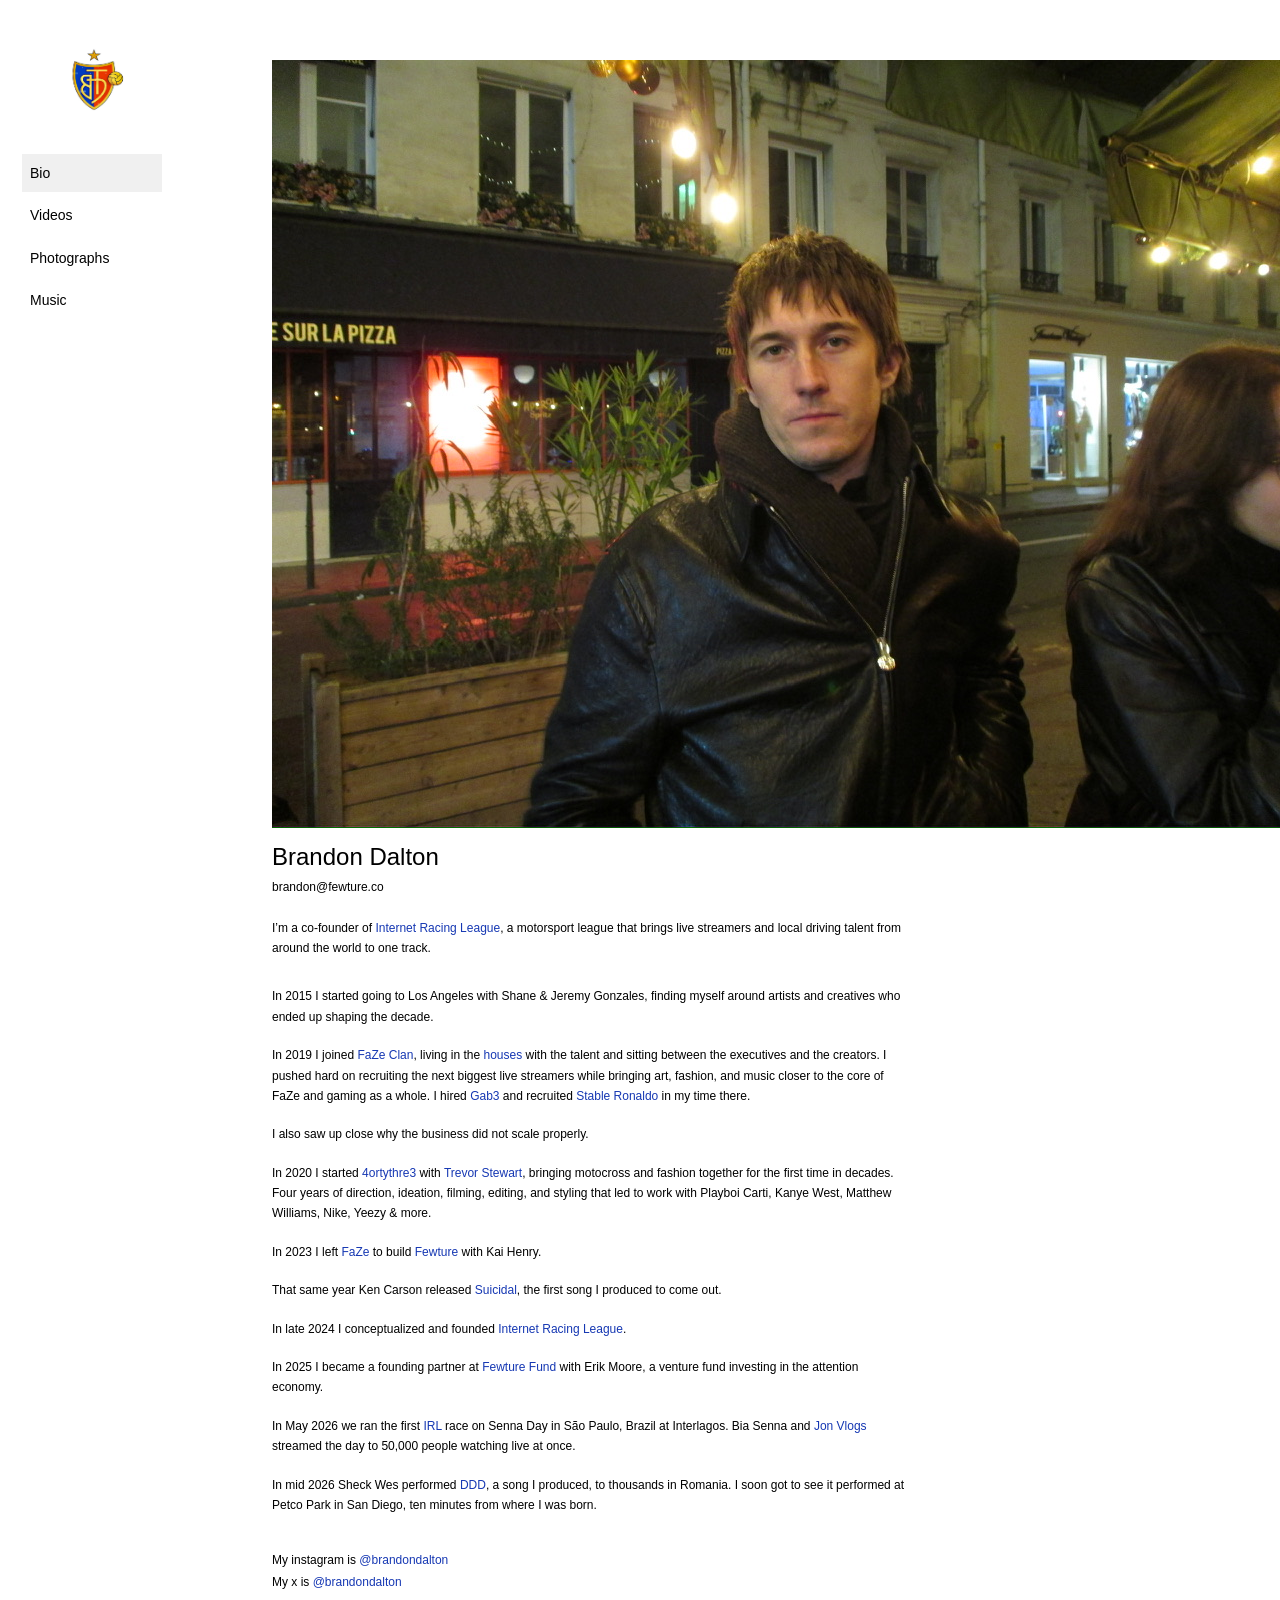
==== commit 7930cd70: "Place the portrait above the name at the same width. Co-authored-by: Cursor <cursoragent@cursor.com>" ====
--- a/index.html
+++ b/index.html
@@ -46,7 +46,7 @@
     <link rel="icon" type="image/png" sizes="32x32" href="images/favicon-32-v5.png?v=6">
     <link rel="icon" type="image/png" sizes="16x16" href="images/favicon-16-v5.png?v=6">
     <link rel="apple-touch-icon" sizes="180x180" href="images/apple-touch-icon-v5.png?v=6">
-    <link rel="stylesheet" href="styles.css?v=12">
+    <link rel="stylesheet" href="styles.css?v=13">
 </head>
 <body>
     <div class="layout-container">
@@ -65,9 +65,9 @@
         <main class="content-area">
             <section id="bio" class="section">
                 <div class="content-wrapper timeline-wrapper">
-                    <div class="bio-name-row">
+                    <div class="bio-name-block">
+                        <img src="images/portrait.jpg" alt="Brandon Dalton" class="bio-portrait">
                         <h1 class="bio-name">Brandon Dalton</h1>
-                        <img src="images/portrait.jpg" alt="Brandon Dalton" class="bio-portrait">
                     </div>
                     <p class="bio-email">brandon@fewture.co</p>
                     <p class="bio-intro">I&rsquo;m a co-founder of <a href="https://www.internetracingleague.com" target="_blank" rel="noopener noreferrer" class="founder-link">Internet Racing League</a>, a motorsport league that brings live streamers and local driving talent from around the world to one track.</p>
--- a/styles.css
+++ b/styles.css
@@ -284,10 +284,18 @@
 }
 
 /* Bio Section */
-.bio-name-row {
-    display: flex;
-    align-items: center;
-    gap: 12px;
+.bio-name-block {
+    display: inline-flex;
+    flex-direction: column;
+    align-items: stretch;
+    width: max-content;
+}
+
+.bio-portrait {
+    width: 100%;
+    height: auto;
+    display: block;
+    margin-bottom: 10px;
 }
 
 .bio-name {
@@ -295,15 +303,7 @@
     font-weight: 300;
     color: #000;
     margin-bottom: 0;
-}
-
-.bio-portrait {
-    width: 48px;
-    height: 48px;
-    object-fit: cover;
-    object-position: 28% 18%;
-    display: block;
-    flex-shrink: 0;
+    white-space: nowrap;
 }
 
 .bio-email {
@@ -572,11 +572,6 @@
         font-size: 20px;
     }
 
-    .bio-portrait {
-        width: 40px;
-        height: 40px;
-    }
-
     .bio-email {
         font-size: 11px;
     }
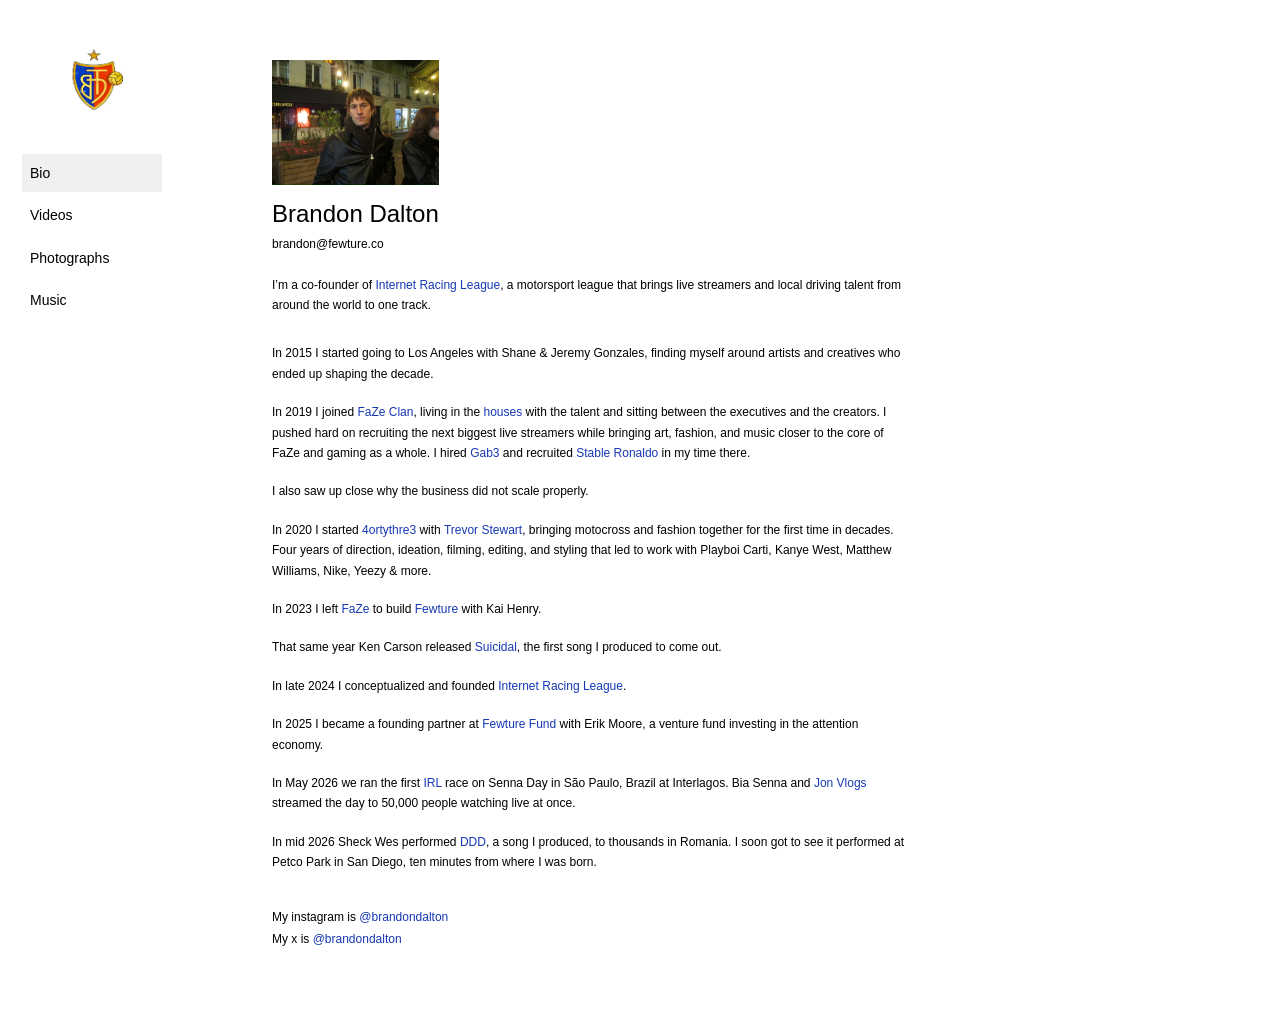
==== commit adced13e: "Constrain the portrait to the width of the name. Co-authored-by: Cursor <cursoragent@cursor.com>" ====
--- a/index.html
+++ b/index.html
@@ -46,7 +46,7 @@
     <link rel="icon" type="image/png" sizes="32x32" href="images/favicon-32-v5.png?v=6">
     <link rel="icon" type="image/png" sizes="16x16" href="images/favicon-16-v5.png?v=6">
     <link rel="apple-touch-icon" sizes="180x180" href="images/apple-touch-icon-v5.png?v=6">
-    <link rel="stylesheet" href="styles.css?v=13">
+    <link rel="stylesheet" href="styles.css?v=14">
 </head>
 <body>
     <div class="layout-container">
--- a/styles.css
+++ b/styles.css
@@ -285,10 +285,8 @@
 
 /* Bio Section */
 .bio-name-block {
-    display: inline-flex;
-    flex-direction: column;
-    align-items: stretch;
-    width: max-content;
+    display: inline-block;
+    width: min-content;
 }
 
 .bio-portrait {
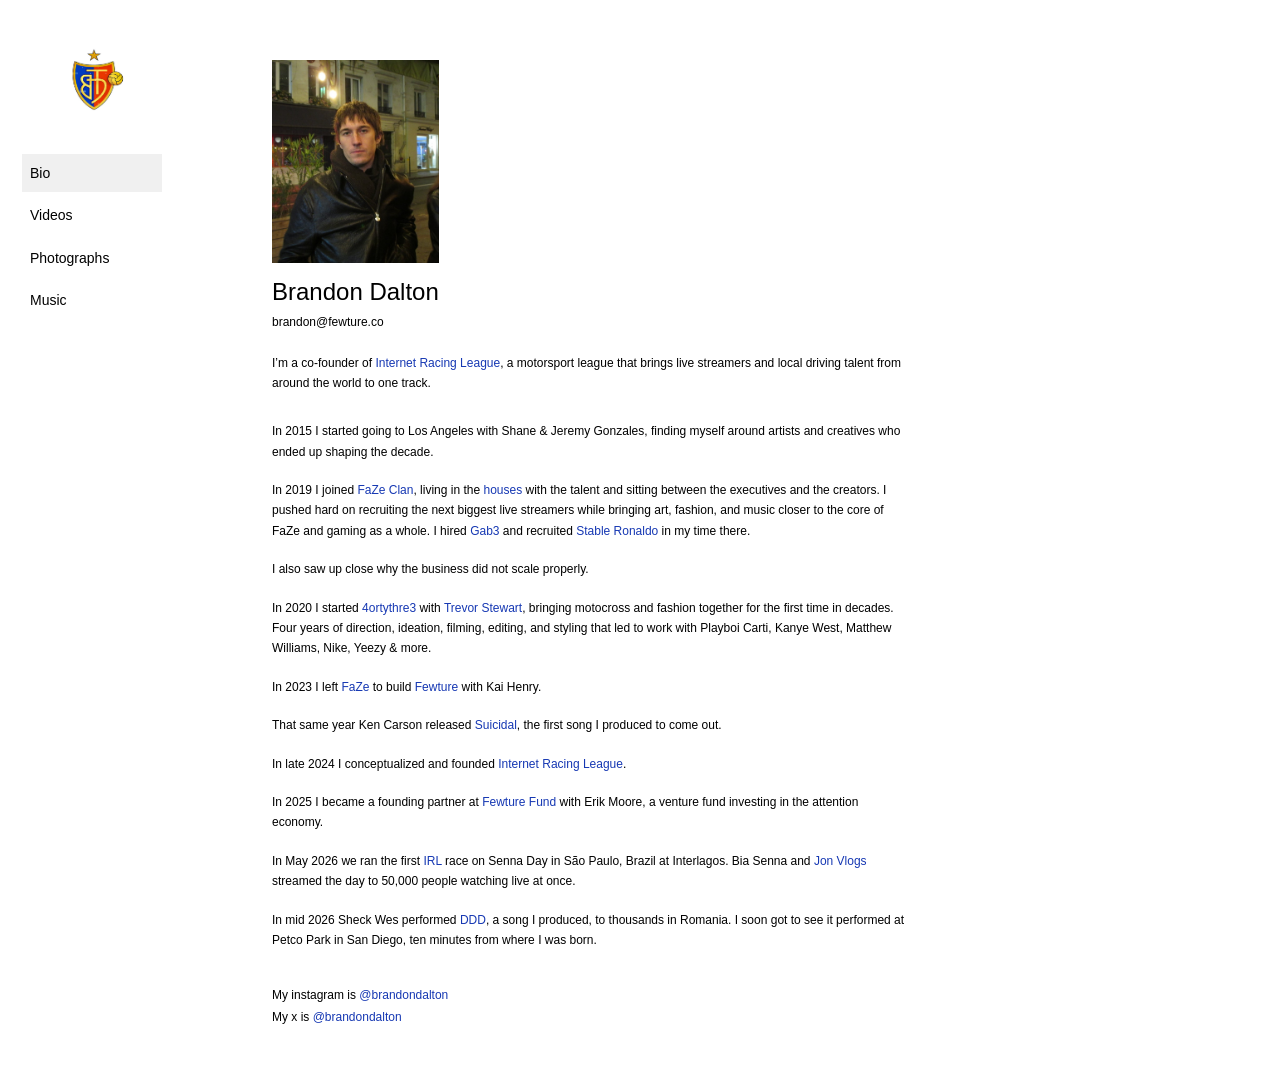
==== commit cf9d8834: "Swap the bio portrait for the tighter crop. Co-authored-by: Cursor <cursoragent@cursor.com>" ====
--- a/index.html
+++ b/index.html
@@ -66,7 +66,7 @@
             <section id="bio" class="section">
                 <div class="content-wrapper timeline-wrapper">
                     <div class="bio-name-block">
-                        <img src="images/portrait.jpg" alt="Brandon Dalton" class="bio-portrait">
+                        <img src="images/portrait.jpg?v=2" alt="Brandon Dalton" class="bio-portrait">
                         <h1 class="bio-name">Brandon Dalton</h1>
                     </div>
                     <p class="bio-email">brandon@fewture.co</p>
